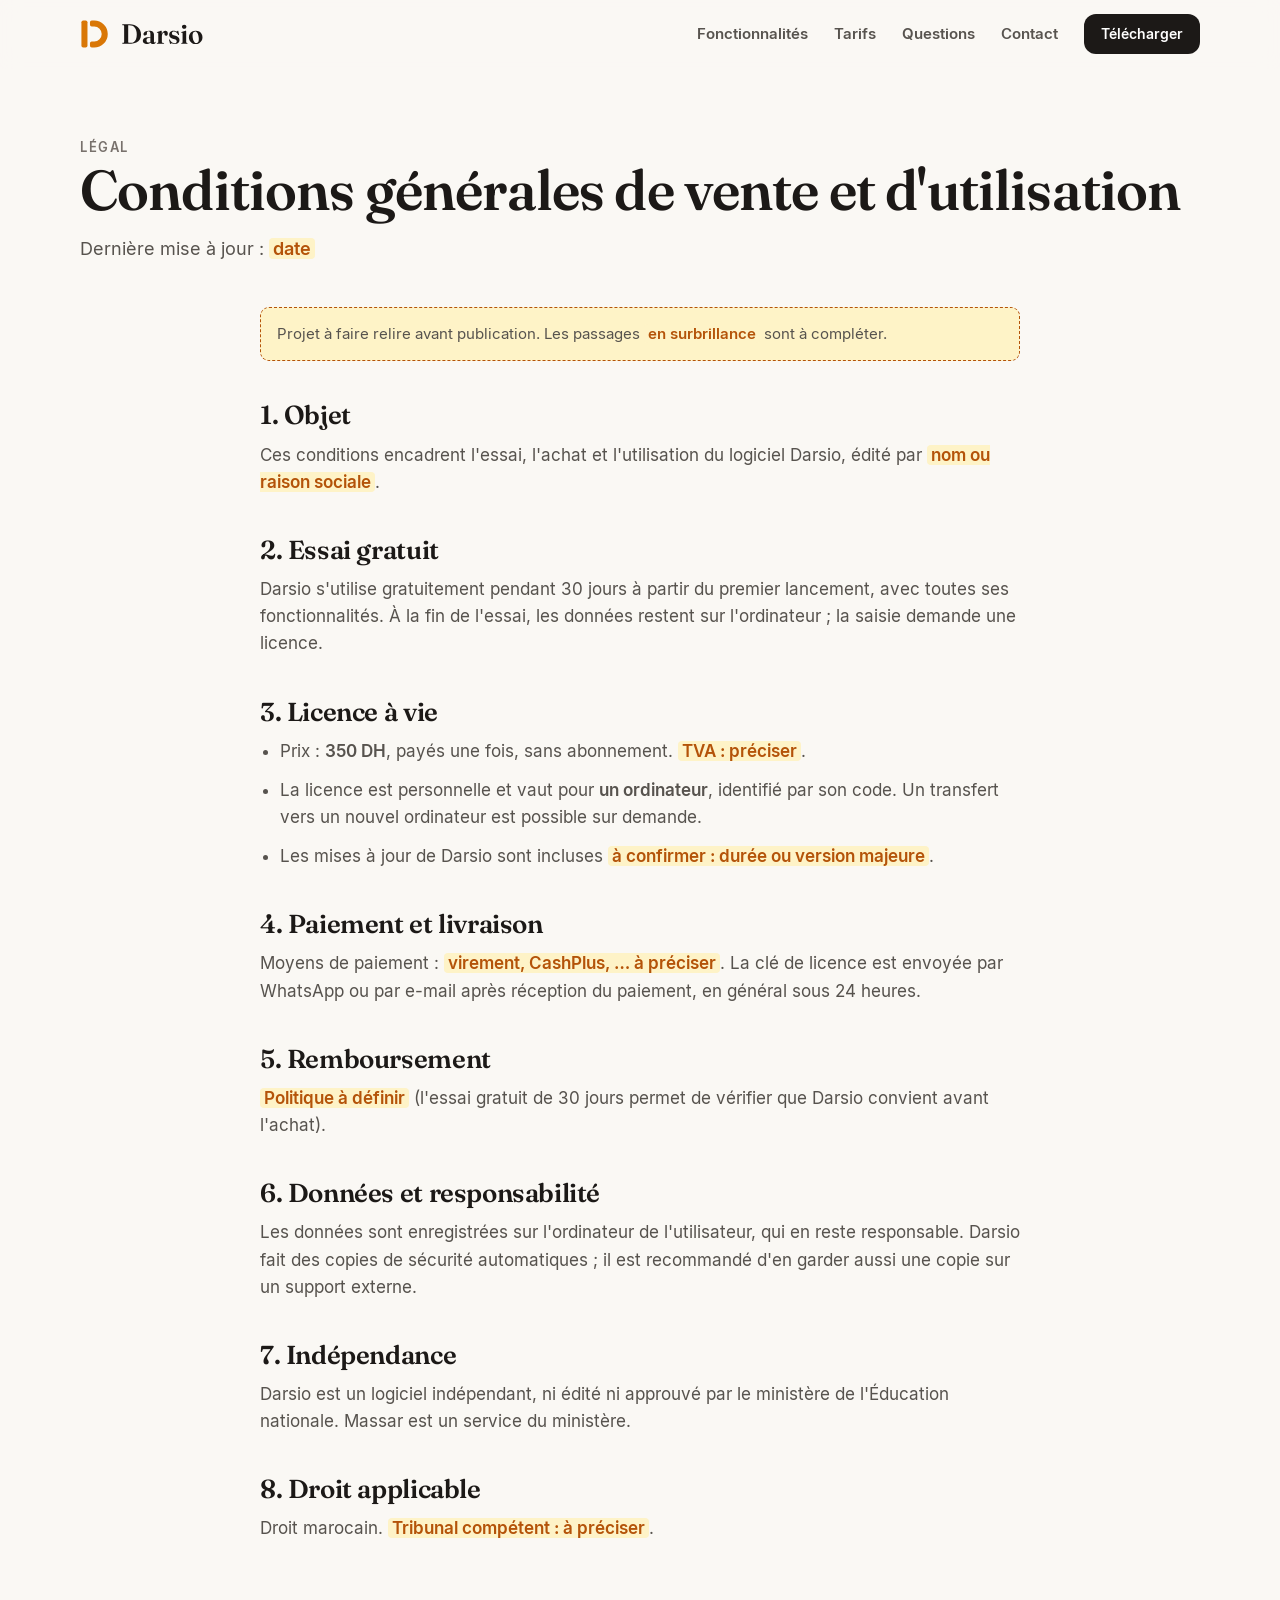
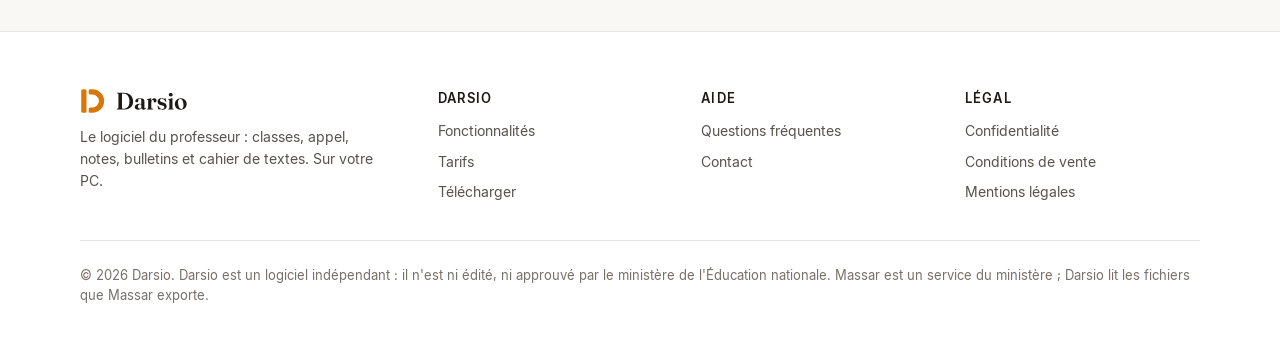
==== conditions/index.html @ f98916d4 "first commit" ====
<!doctype html>
<html lang="fr">
<head>
<meta charset="utf-8">
<meta name="viewport" content="width=device-width, initial-scale=1">
<title>Conditions générales de vente — Darsio</title>
<meta name="description" content="Conditions de vente et d'utilisation de la licence Darsio.">
<link rel="canonical" href="https://darsio.com/conditions/">
<meta property="og:type" content="website">
<meta property="og:locale" content="fr_FR">
<meta property="og:site_name" content="Darsio">
<meta property="og:title" content="Conditions générales de vente — Darsio">
<meta property="og:description" content="Conditions de vente et d'utilisation de la licence Darsio.">
<meta property="og:url" content="https://darsio.com/conditions/">
<meta property="og:image" content="https://darsio.com/assets/img/partage.png">
<meta name="twitter:card" content="summary_large_image">
<meta name="theme-color" content="#FAF8F4">
<link rel="icon" type="image/svg+xml" href="/assets/img/darsio-14-d-ambre.svg">
<link rel="icon" type="image/png" sizes="32x32" href="/assets/img/darsio-32.png">
<link rel="apple-touch-icon" href="/assets/img/darsio-512.png">
<link rel="preload" href="/assets/fonts/Inter-Regular.ttf" as="font" type="font/ttf" crossorigin>
<link rel="stylesheet" href="/assets/css/site.css">
<script src="/assets/js/site.js" defer></script>
</head>
<body>
<a class="sr-only" href="#contenu">Aller au contenu</a>
<header class="entete">
  <div class="conteneur">
    <a class="marque" href="/" aria-label="Darsio, accueil"><img src="/assets/img/darsio-12-horizontal-d.svg" alt="Darsio" width="124" height="30"></a>
    <button class="nav-bouton" type="button" aria-label="Menu" aria-expanded="false" aria-controls="nav"><svg viewBox="0 0 24 24" fill="none" stroke="currentColor" stroke-width="2" stroke-linecap="round"><path d="M4 7h16M4 12h16M4 17h16"/></svg></button>
    <nav class="nav" id="nav" aria-label="Navigation principale">
      <a href="/#fonctionnalites">Fonctionnalités</a><a href="/tarifs/">Tarifs</a><a href="/#faq">Questions</a><a href="/contact/">Contact</a>
      <a class="btn btn-encre" href="/telecharger/">Télécharger</a>
    </nav>
  </div>
</header>
<main id="contenu">

<section class="page-tete"><div class="conteneur"><span class="etiquette">Légal</span><h1>Conditions générales de vente et d'utilisation</h1><p>Dernière mise à jour : <span class="a-remplir">date</span></p></div></section>
<section style="padding-top:8px"><div class="conteneur texte-legal">
<p class="brouillon">Projet à faire relire avant publication. Les passages <span class="a-remplir">en surbrillance</span> sont à compléter.</p>
<h2>1. Objet</h2>
<p>Ces conditions encadrent l'essai, l'achat et l'utilisation du logiciel Darsio, édité par <span class="a-remplir">nom ou raison sociale</span>.</p>
<h2>2. Essai gratuit</h2>
<p>Darsio s'utilise gratuitement pendant 30 jours à partir du premier lancement, avec toutes ses fonctionnalités. À la fin de l'essai, les données restent sur l'ordinateur ; la saisie demande une licence.</p>
<h2>3. Licence à vie</h2>
<ul>
  <li>Prix : <b>350 DH</b>, payés une fois, sans abonnement. <span class="a-remplir">TVA : préciser</span>.</li>
  <li>La licence est personnelle et vaut pour <b>un ordinateur</b>, identifié par son code. Un transfert vers un nouvel ordinateur est possible sur demande.</li>
  <li>Les mises à jour de Darsio sont incluses <span class="a-remplir">à confirmer : durée ou version majeure</span>.</li>
</ul>
<h2>4. Paiement et livraison</h2>
<p>Moyens de paiement : <span class="a-remplir">virement, CashPlus, … à préciser</span>. La clé de licence est envoyée par WhatsApp ou par e-mail après réception du paiement, en général sous 24 heures.</p>
<h2>5. Remboursement</h2>
<p><span class="a-remplir">Politique à définir</span> (l'essai gratuit de 30 jours permet de vérifier que Darsio convient avant l'achat).</p>
<h2>6. Données et responsabilité</h2>
<p>Les données sont enregistrées sur l'ordinateur de l'utilisateur, qui en reste responsable. Darsio fait des copies de sécurité automatiques ; il est recommandé d'en garder aussi une copie sur un support externe.</p>
<h2>7. Indépendance</h2>
<p>Darsio est un logiciel indépendant, ni édité ni approuvé par le ministère de l'Éducation nationale. Massar est un service du ministère.</p>
<h2>8. Droit applicable</h2>
<p>Droit marocain. <span class="a-remplir">Tribunal compétent : à préciser</span>.</p>
</div></section>

</main>
<footer class="pied">
  <div class="conteneur">
    <div>
      <img src="/assets/img/darsio-12-horizontal-d.svg" alt="Darsio" width="108" height="26">
      <p style="margin-top:12px;max-width:34ch">Le logiciel du professeur : classes, appel, notes, bulletins et cahier de textes. Sur votre PC.</p>
    </div>
    <div><h4>Darsio</h4><ul><li><a href="/#fonctionnalites">Fonctionnalités</a></li><li><a href="/tarifs/">Tarifs</a></li><li><a href="/telecharger/">Télécharger</a></li></ul></div>
    <div><h4>Aide</h4><ul><li><a href="/#faq">Questions fréquentes</a></li><li><a href="/contact/">Contact</a></li></ul></div>
    <div><h4>Légal</h4><ul><li><a href="/confidentialite/">Confidentialité</a></li><li><a href="/conditions/">Conditions de vente</a></li><li><a href="/mentions-legales/">Mentions légales</a></li></ul></div>
    <p class="mention">© 2026 Darsio. Darsio est un logiciel indépendant : il n'est ni édité, ni approuvé par le ministère de l'Éducation nationale. Massar est un service du ministère ; Darsio lit les fichiers que Massar exporte.</p>
  </div>
</footer>
</body>
</html>
---- assets/css/site.css ----
/* darsio.com — le système de design de l'application : encre, papier, une seule ambre par écran (l'action principale) */
@font-face { font-family: 'Inter'; font-weight: 400; font-display: swap; src: url('../fonts/Inter-Regular.ttf') format('truetype'); }
@font-face { font-family: 'Inter'; font-weight: 600; font-display: swap; src: url('../fonts/Inter-SemiBold.ttf') format('truetype'); }
@font-face { font-family: 'Fraunces'; font-weight: 300 900; font-display: swap; src: url('../fonts/Fraunces-Variable.ttf') format('truetype'); }

:root {
    --encre: #1C1917; --encre-douce: #57534E; --gris: #78716C; --filet: #E7E5E4; --papier: #FFFFFF; --fond: #FAF8F4;
    --fond-alt: #F3F0EA; --ambre: #D97706; --ambre-fonce: #B45309; --ambre-clair: #FEF3C7;
    --rayon: 14px; --rayon-sm: 9px; --ombre: 0 1px 2px rgba(28, 25, 23, .06), 0 12px 32px -12px rgba(28, 25, 23, .18);
    --largeur: 1120px; --titre: 'Fraunces', Georgia, serif; --texte: 'Inter', 'Segoe UI', system-ui, sans-serif;
}
* { box-sizing: border-box; margin: 0; padding: 0; }
html { scroll-behavior: smooth; -webkit-text-size-adjust: 100%; }
body { font-family: var(--texte); font-size: 17px; line-height: 1.6; color: var(--encre); background: var(--fond); }
img { display: block; max-width: 100%; height: auto; }
[hidden] { display: none !important; }   /* hidden l'emporte toujours (ex. bouton WhatsApp sans numéro) */
a { color: inherit; }
:focus-visible { outline: 2px solid var(--encre); outline-offset: 3px; border-radius: 4px; }
.conteneur { width: min(var(--largeur), 100% - 32px); margin-inline: auto; }
.sr-only { position: absolute; width: 1px; height: 1px; overflow: hidden; clip: rect(0 0 0 0); white-space: nowrap; }

/* ── en-tête ── */
.entete { position: sticky; top: 0; z-index: 20; background: color-mix(in srgb, var(--fond) 88%, transparent);
          backdrop-filter: saturate(1.4) blur(10px); border-bottom: 1px solid transparent; transition: border-color .2s; }
.entete.defile { border-bottom-color: var(--filet); }
.entete .conteneur { display: flex; align-items: center; gap: 28px; height: 68px; }
.marque img { height: 30px; width: auto; }
.nav { display: flex; align-items: center; gap: 26px; margin-left: auto; }
.nav a { font-size: 15px; font-weight: 600; color: var(--encre-douce); text-decoration: none; }
.nav a:hover, .nav a[aria-current="page"] { color: var(--encre); }
.nav-bouton { display: none; margin-left: auto; padding: 8px; border: 0; background: none; cursor: pointer; }
.nav-bouton svg { width: 24px; height: 24px; }

/* ── boutons : l'ambre pour l'action principale seulement ── */
.btn { display: inline-flex; align-items: center; justify-content: center; gap: 8px; height: 48px; padding: 0 22px; border-radius: 12px;
       font: 600 16px/1 var(--texte); text-decoration: none; cursor: pointer; border: 1px solid transparent; transition: transform .15s, background .15s; }
.btn:active { transform: translateY(1px); }
.btn-principal { background: var(--ambre); color: #fff; box-shadow: 0 6px 18px -6px rgba(217, 119, 6, .55); }
.btn-principal:hover { background: var(--ambre-fonce); }
.btn-contour { background: var(--papier); color: var(--encre); border-color: var(--filet); }
.btn-contour:hover { border-color: var(--encre); }
.btn-encre { background: var(--encre); color: #fff; }
.btn-encre:hover { background: #000; }
.btn svg { width: 18px; height: 18px; }
.nav .btn { height: 40px; padding: 0 16px; font-size: 14px; }
.nav .btn-encre, .nav .btn-encre:hover { color: #fff; }

/* ── héros ── */
.heros { padding: 72px 0 40px; text-align: center; overflow-x: clip; }
.surtitre { display: inline-flex; align-items: center; gap: 8px; padding: 6px 12px; border: 1px solid var(--filet); border-radius: 999px;
            background: var(--papier); font-size: 13px; font-weight: 600; color: var(--encre-douce); }
.surtitre .point { width: 7px; height: 7px; border-radius: 50%; background: #16A34A; }
h1, h2, h3 { font-family: var(--titre); font-weight: 600; letter-spacing: -.015em; line-height: 1.08; }
.heros h1 { max-width: 15ch; margin: 22px auto 0; font-size: clamp(40px, 6.4vw, 72px); }
.heros .accroche { max-width: 46ch; margin: 22px auto 0; font-size: clamp(17px, 2vw, 20px); color: var(--encre-douce); }
.heros .actions { display: flex; flex-wrap: wrap; justify-content: center; gap: 12px; margin-top: 32px; }
.heros .rassurance { margin-top: 16px; font-size: 14px; color: var(--gris); }
.capture { margin-top: 56px; border-radius: 16px; overflow: hidden; border: 1px solid var(--filet); background: var(--papier); box-shadow: var(--ombre); }
.capture-cadre { position: relative; }
.capture-cadre::before { content: ""; position: absolute; inset: -40px -60px auto; height: 70%; z-index: -1;
                         background: radial-gradient(60% 60% at 50% 0%, var(--ambre-clair), transparent 70%); }

/* ── sections ── */
section { padding: 88px 0; }
.section-alt { background: var(--papier); border-block: 1px solid var(--filet); }
.tete-section { max-width: 640px; margin-bottom: 44px; }
.tete-section.centre { margin-inline: auto; text-align: center; }
.etiquette { font-size: 13px; font-weight: 600; letter-spacing: .12em; text-transform: uppercase; color: var(--gris); }
h2 { margin-top: 10px; font-size: clamp(30px, 4vw, 44px); }
.tete-section p { margin-top: 14px; color: var(--encre-douce); }

.probleme { display: grid; grid-template-columns: repeat(3, 1fr); gap: 16px; }
.probleme div { padding: 22px; border-radius: var(--rayon); background: var(--papier); border: 1px solid var(--filet); }
.probleme b { display: block; font-family: var(--titre); font-size: 20px; }
.probleme span { display: block; margin-top: 6px; font-size: 15px; color: var(--encre-douce); }

.fonction { display: grid; grid-template-columns: 1fr 1.25fr; gap: 56px; align-items: center; }
.fonction + .fonction { margin-top: 96px; }
.fonction.inverse .fonction-texte { order: 2; }
.fonction h3 { font-size: clamp(26px, 3vw, 34px); }
.fonction p { margin-top: 14px; color: var(--encre-douce); }
.fonction ul { margin-top: 18px; list-style: none; display: grid; gap: 10px; }
.fonction li { position: relative; padding-left: 28px; font-size: 16px; }
.fonction li::before { content: ""; position: absolute; left: 0; top: 7px; width: 16px; height: 16px; border-radius: 50%;
                       background: var(--encre) url("data:image/svg+xml,%3Csvg xmlns='http://www.w3.org/2000/svg' viewBox='0 0 16 16'%3E%3Cpath d='M4.5 8.2l2.2 2.2 4.8-4.9' fill='none' stroke='%23fff' stroke-width='1.8' stroke-linecap='round' stroke-linejoin='round'/%3E%3C/svg%3E") center/16px no-repeat; }
.fonction .capture { margin-top: 0; }
.feuille { max-width: 440px; margin-inline: auto; border-radius: 6px; overflow: hidden; border: 1px solid var(--filet); box-shadow: var(--ombre);
           transform: rotate(-1.2deg); background: #fff; }

/* bloc « vos données restent sur votre PC » */
.confiance { display: grid; grid-template-columns: repeat(3, 1fr); gap: 16px; margin-top: 8px; }
.confiance div { padding: 26px; border-radius: var(--rayon); background: var(--fond); border: 1px solid var(--filet); }
.confiance svg { width: 26px; height: 26px; }
.confiance b { display: block; margin-top: 14px; font-size: 17px; }
.confiance span { display: block; margin-top: 6px; font-size: 15px; color: var(--encre-douce); }

/* prix */
.prix { display: grid; grid-template-columns: 1fr 1fr; gap: 16px; max-width: 820px; margin-inline: auto; }
.offre { padding: 32px; border-radius: 18px; background: var(--papier); border: 1px solid var(--filet); }
.offre.vedette { border-color: var(--encre); box-shadow: var(--ombre); }
.offre h3 { font-size: 24px; }
.montant { margin-top: 14px; font-family: var(--titre); font-size: 52px; font-weight: 600; line-height: 1; }
.montant small { font-family: var(--texte); font-size: 16px; font-weight: 400; color: var(--gris); }
.offre ul { margin: 22px 0 26px; list-style: none; display: grid; gap: 10px; font-size: 15px; }
.offre li { padding-left: 24px; position: relative; }
.offre li::before { content: "✓"; position: absolute; left: 0; font-weight: 600; }
.offre .btn { width: 100%; }

/* FAQ */
.faq { max-width: 760px; margin-inline: auto; }
.faq details { border-bottom: 1px solid var(--filet); }
.faq summary { display: flex; justify-content: space-between; gap: 16px; padding: 20px 0; font-weight: 600; cursor: pointer; list-style: none; }
.faq summary::-webkit-details-marker { display: none; }
.faq summary::after { content: "+"; font-size: 22px; line-height: 1; color: var(--gris); transition: transform .2s; }
.faq details[open] summary::after { transform: rotate(45deg); }
.faq details p { padding: 0 0 20px; color: var(--encre-douce); }

/* appel final */
.appel { text-align: center; }
.appel h2 { max-width: 18ch; margin-inline: auto; }
.appel .actions { display: flex; justify-content: center; flex-wrap: wrap; gap: 12px; margin-top: 30px; }

/* pages intérieures */
.page-tete { padding: 64px 0 24px; }
.page-tete h1 { font-size: clamp(36px, 5vw, 56px); }
.page-tete p { max-width: 60ch; margin-top: 14px; color: var(--encre-douce); font-size: 18px; }
.carte { padding: 28px; border-radius: 18px; background: var(--papier); border: 1px solid var(--filet); }
.etapes { counter-reset: e; list-style: none; display: grid; gap: 14px; }
.etapes li { counter-increment: e; position: relative; padding-left: 46px; }
.etapes li::before { content: counter(e); position: absolute; left: 0; top: -2px; width: 30px; height: 30px; border-radius: 50%;
                     display: grid; place-items: center; background: var(--encre); color: #fff; font-weight: 600; font-size: 14px; }
.grille-2 { display: grid; grid-template-columns: 1.2fr 1fr; gap: 20px; align-items: start; }
.liste-sobre { list-style: none; display: grid; gap: 8px; }
.liste-sobre li { display: flex; justify-content: space-between; gap: 12px; padding: 10px 0; border-bottom: 1px solid var(--filet); font-size: 15px; }
.liste-sobre li span:first-child { color: var(--gris); }
.code { font-family: Consolas, 'Courier New', monospace; font-size: 13px; word-break: break-all; }
.note { padding: 14px 16px; border-radius: var(--rayon-sm); background: var(--fond-alt); font-size: 15px; color: var(--encre-douce); }
.texte-legal { max-width: 760px; }
.texte-legal h2 { font-size: 26px; margin-top: 40px; }
.texte-legal p, .texte-legal li { margin-top: 12px; color: var(--encre-douce); }
.texte-legal ul { padding-left: 20px; }
.brouillon { margin-bottom: 28px; padding: 14px 16px; border-radius: var(--rayon-sm); border: 1px dashed var(--ambre-fonce); color: var(--ambre-fonce);
             font-size: 15px; background: var(--ambre-clair); }
.a-remplir { padding: 0 4px; border-radius: 4px; background: var(--ambre-clair); color: var(--ambre-fonce); font-weight: 600; }
.contacts { display: grid; grid-template-columns: repeat(2, 1fr); gap: 16px; }
.contacts a { display: block; padding: 26px; border-radius: 18px; background: var(--papier); border: 1px solid var(--filet); text-decoration: none; }
.contacts a:hover { border-color: var(--encre); }
.contacts b { display: block; margin-top: 12px; font-size: 18px; }
.contacts span { display: block; margin-top: 4px; color: var(--encre-douce); font-size: 15px; }
.contacts svg { width: 26px; height: 26px; }

/* pied */
.pied { padding: 56px 0 40px; border-top: 1px solid var(--filet); background: var(--papier); font-size: 14px; color: var(--encre-douce); }
.pied .conteneur { display: grid; grid-template-columns: 1.4fr 1fr 1fr 1fr; gap: 28px; }
.pied img { height: 26px; width: auto; }
.pied h4 { font-size: 13px; font-weight: 600; letter-spacing: .1em; text-transform: uppercase; color: var(--encre); margin-bottom: 12px; }
.pied ul { list-style: none; display: grid; gap: 8px; }
.pied a { text-decoration: none; }
.pied a:hover { color: var(--encre); text-decoration: underline; }
.pied .mention { grid-column: 1 / -1; padding-top: 24px; margin-top: 8px; border-top: 1px solid var(--filet); font-size: 13px; color: var(--gris); }

/* ── téléphone ── */
@media (max-width: 860px) {
    body { font-size: 16px; }
    .nav { display: none; position: absolute; top: 68px; left: 0; right: 0; flex-direction: column; align-items: stretch; gap: 0;
           padding: 8px 16px 16px; background: var(--fond); border-bottom: 1px solid var(--filet); }
    .nav.ouverte { display: flex; }
    .nav a { padding: 12px 0; font-size: 16px; }
    .nav .btn { margin-top: 8px; height: 46px; }
    .nav-bouton { display: block; }
    section { padding: 64px 0; }
    .heros { padding-top: 48px; }
    .surtitre { font-size: 12px; padding: 5px 10px; }
    .capture-cadre::before { inset: -24px -16px auto; }
    .probleme, .confiance, .prix, .contacts, .grille-2 { grid-template-columns: 1fr; }
    .fonction { grid-template-columns: 1fr; gap: 24px; }
    .fonction.inverse .fonction-texte { order: 0; }
    .fonction + .fonction { margin-top: 64px; }
    .pied .conteneur { grid-template-columns: 1fr 1fr; }
    .heros .actions .btn, .appel .actions .btn { width: 100%; }
}
@media (prefers-reduced-motion: reduce) { * { transition: none !important; scroll-behavior: auto !important; } }
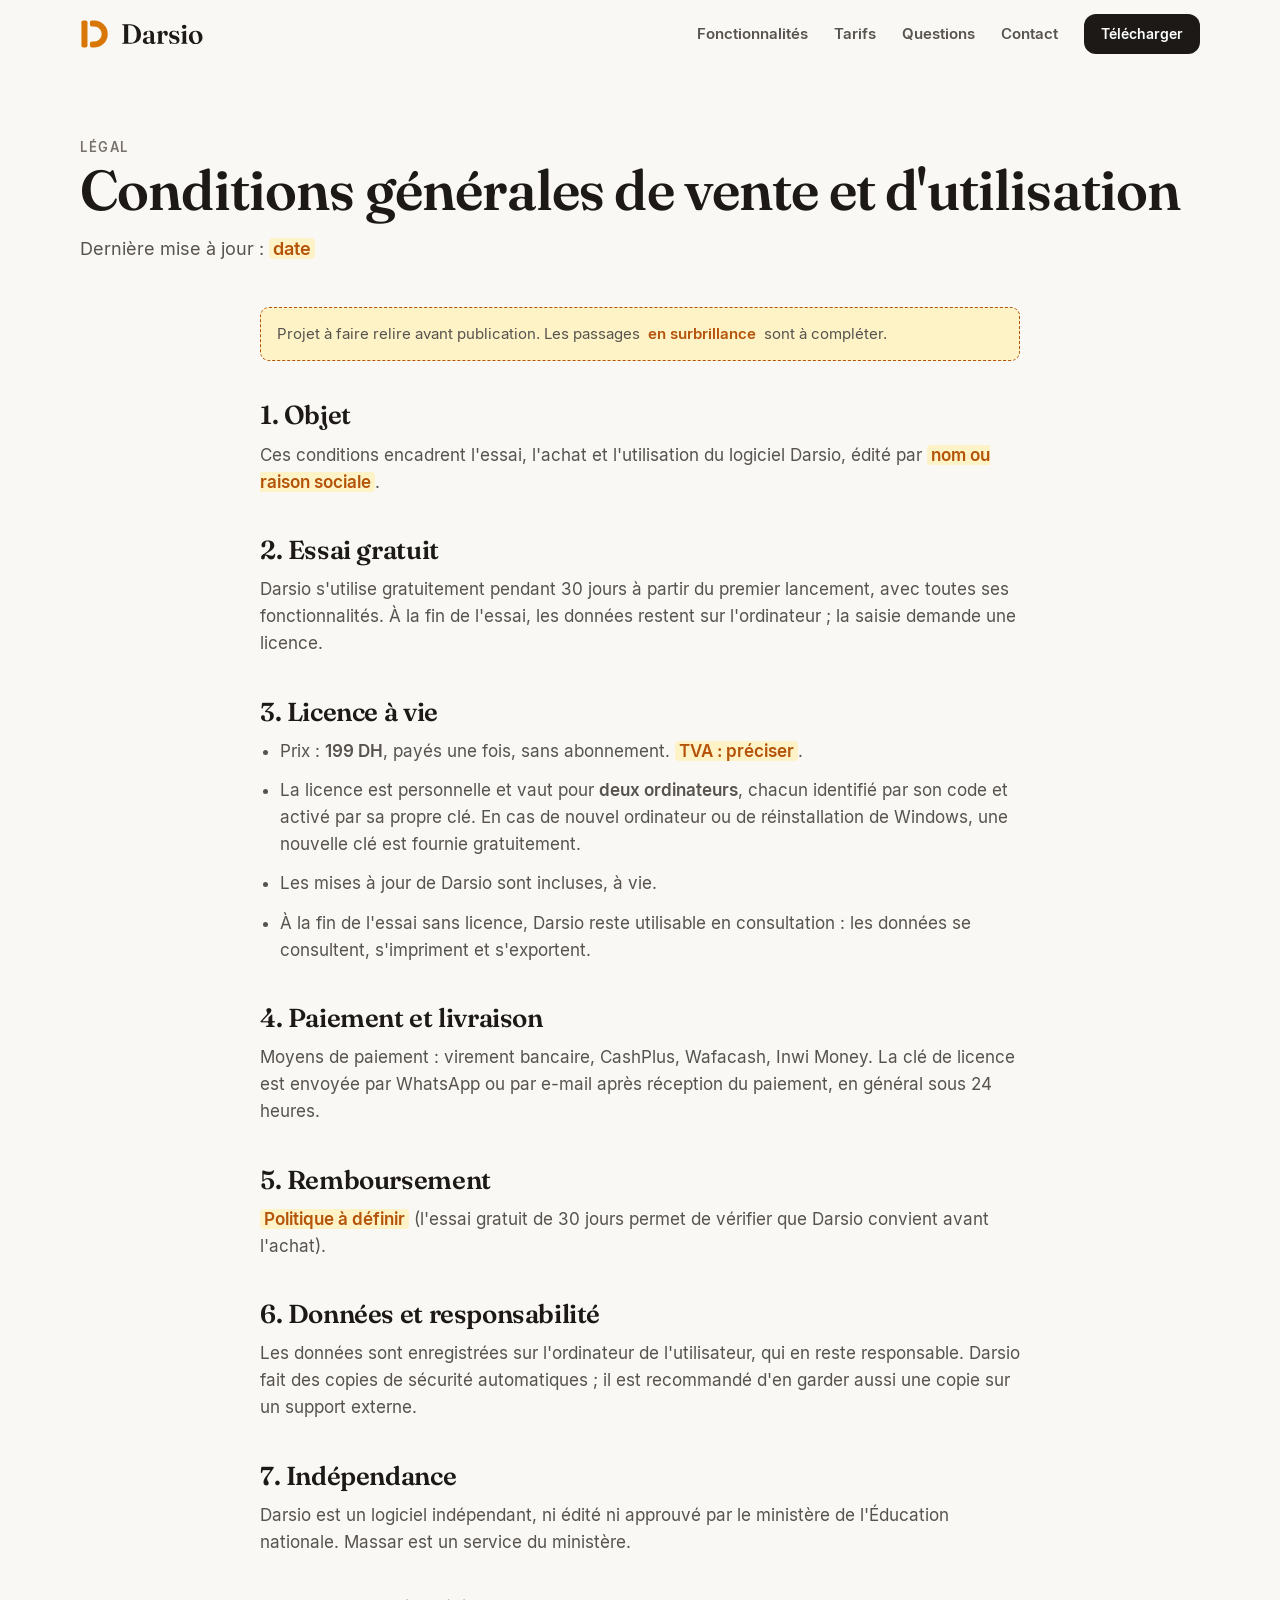
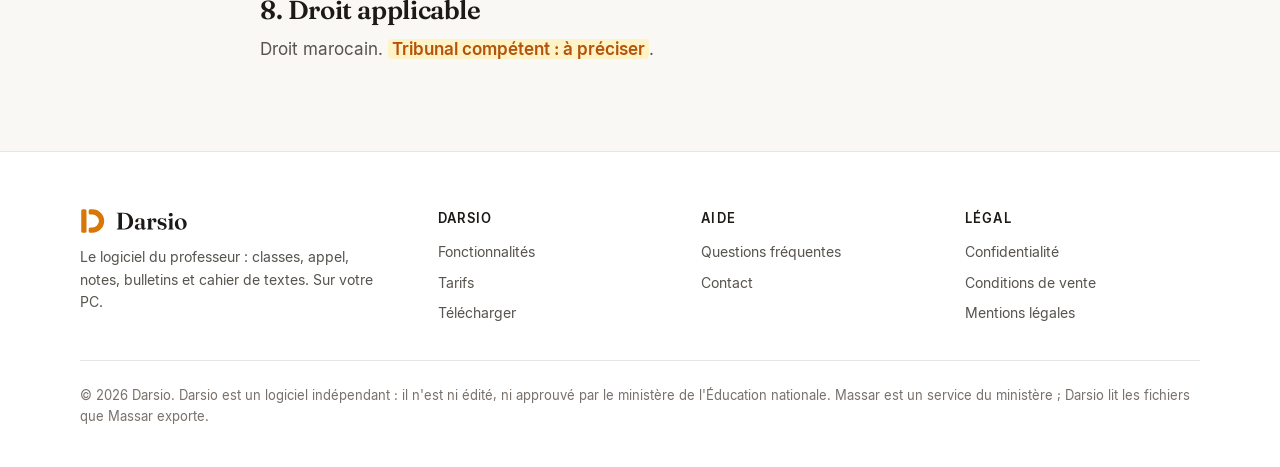
==== commit 9bb98ba9: "up1" ====
--- a/conditions/index.html
+++ b/conditions/index.html
@@ -5,14 +5,14 @@
 <meta name="viewport" content="width=device-width, initial-scale=1">
 <title>Conditions générales de vente — Darsio</title>
 <meta name="description" content="Conditions de vente et d'utilisation de la licence Darsio.">
-<link rel="canonical" href="https://darsio.com/conditions/">
+<link rel="canonical" href="https://darsio.pages.dev/conditions/">
 <meta property="og:type" content="website">
 <meta property="og:locale" content="fr_FR">
 <meta property="og:site_name" content="Darsio">
 <meta property="og:title" content="Conditions générales de vente — Darsio">
 <meta property="og:description" content="Conditions de vente et d'utilisation de la licence Darsio.">
-<meta property="og:url" content="https://darsio.com/conditions/">
-<meta property="og:image" content="https://darsio.com/assets/img/partage.png">
+<meta property="og:url" content="https://darsio.pages.dev/conditions/">
+<meta property="og:image" content="https://darsio.pages.dev/assets/img/partage.png">
 <meta name="twitter:card" content="summary_large_image">
 <meta name="theme-color" content="#FAF8F4">
 <link rel="icon" type="image/svg+xml" href="/assets/img/darsio-14-d-ambre.svg">
@@ -45,12 +45,13 @@
 <p>Darsio s'utilise gratuitement pendant 30 jours à partir du premier lancement, avec toutes ses fonctionnalités. À la fin de l'essai, les données restent sur l'ordinateur ; la saisie demande une licence.</p>
 <h2>3. Licence à vie</h2>
 <ul>
-  <li>Prix : <b>350 DH</b>, payés une fois, sans abonnement. <span class="a-remplir">TVA : préciser</span>.</li>
-  <li>La licence est personnelle et vaut pour <b>un ordinateur</b>, identifié par son code. Un transfert vers un nouvel ordinateur est possible sur demande.</li>
-  <li>Les mises à jour de Darsio sont incluses <span class="a-remplir">à confirmer : durée ou version majeure</span>.</li>
+  <li>Prix : <b>199 DH</b>, payés une fois, sans abonnement. <span class="a-remplir">TVA : préciser</span>.</li>
+  <li>La licence est personnelle et vaut pour <b>deux ordinateurs</b>, chacun identifié par son code et activé par sa propre clé. En cas de nouvel ordinateur ou de réinstallation de Windows, une nouvelle clé est fournie gratuitement.</li>
+  <li>Les mises à jour de Darsio sont incluses, à vie.</li>
+  <li>À la fin de l'essai sans licence, Darsio reste utilisable en consultation : les données se consultent, s'impriment et s'exportent.</li>
 </ul>
 <h2>4. Paiement et livraison</h2>
-<p>Moyens de paiement : <span class="a-remplir">virement, CashPlus, … à préciser</span>. La clé de licence est envoyée par WhatsApp ou par e-mail après réception du paiement, en général sous 24 heures.</p>
+<p>Moyens de paiement : virement bancaire, CashPlus, Wafacash, Inwi Money. La clé de licence est envoyée par WhatsApp ou par e-mail après réception du paiement, en général sous 24 heures.</p>
 <h2>5. Remboursement</h2>
 <p><span class="a-remplir">Politique à définir</span> (l'essai gratuit de 30 jours permet de vérifier que Darsio convient avant l'achat).</p>
 <h2>6. Données et responsabilité</h2>
